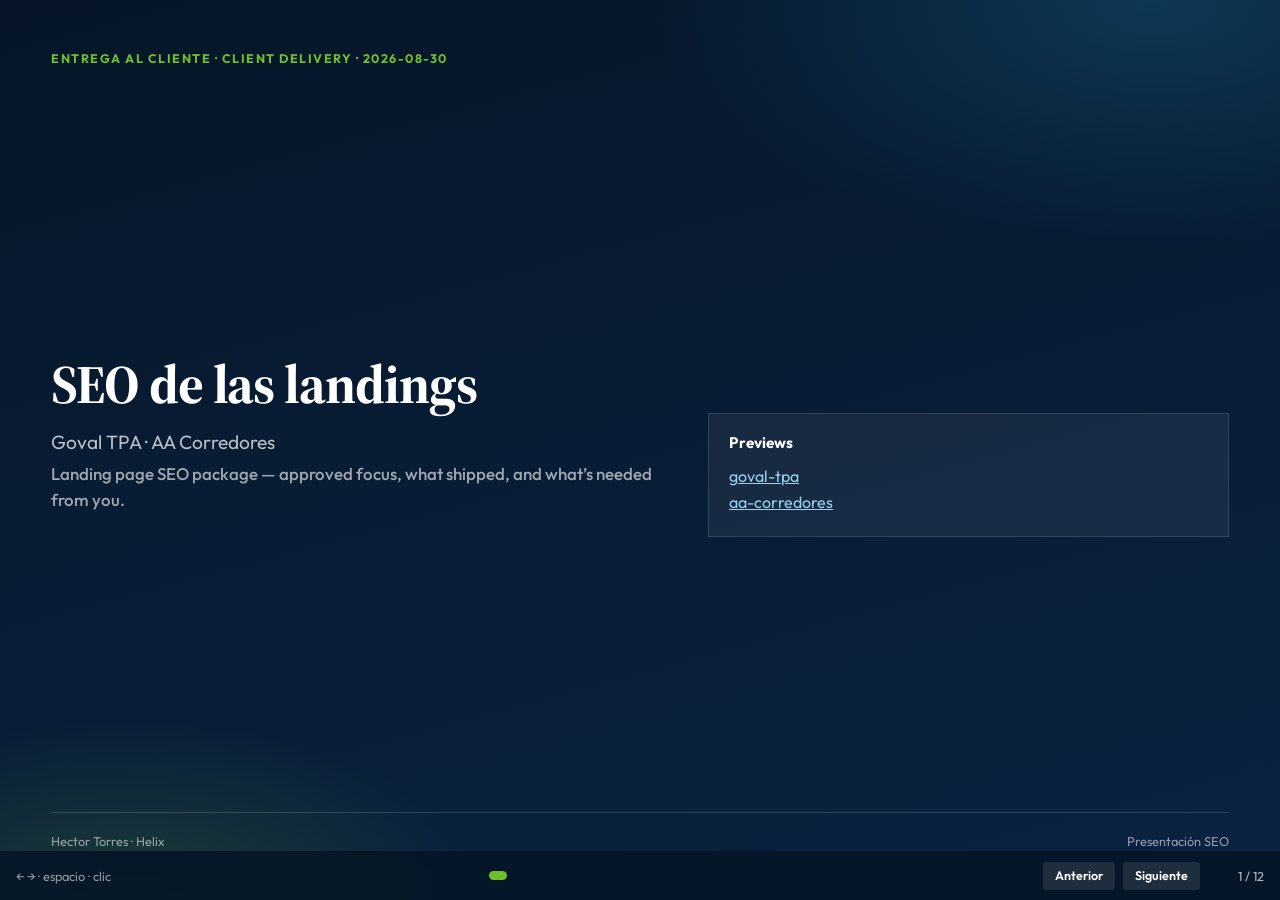
==== CLIENT-DELIVERY-SEO-SLIDES.html @ b5f6774b "Add HTML slide deck for SEO client delivery. Co-authored-by: Cursor <cursoragent@cursor.com>" ====
<!DOCTYPE html>
<html lang="es">
<head>
  <meta charset="UTF-8" />
  <meta name="viewport" content="width=device-width, initial-scale=1" />
  <title>Entrega SEO — Goval TPA · AA Corredores</title>
  <link rel="preconnect" href="https://fonts.googleapis.com" />
  <link rel="preconnect" href="https://fonts.gstatic.com" crossorigin />
  <link href="https://fonts.googleapis.com/css2?family=Outfit:wght@400;500;600;700&family=Source+Serif+4:opsz,wght@8..60,600;8..60,700&display=swap" rel="stylesheet" />
  <style>
    :root {
      --navy: #0a2342;
      --navy-deep: #061628;
      --teal: #1a6f9a;
      --lime: #6fbf2c;
      --fog: #e8eef5;
      --ink: #152033;
      --muted: #5a6a7d;
      --white: #fff;
      --font: "Outfit", system-ui, sans-serif;
      --display: "Source Serif 4", Georgia, serif;
    }

    * { box-sizing: border-box; }
    html, body { margin: 0; height: 100%; }
    body {
      font-family: var(--font);
      color: var(--ink);
      background: var(--navy-deep);
      overflow: hidden;
    }

    .deck {
      height: 100%;
      position: relative;
    }

    .slide {
      position: absolute;
      inset: 0;
      display: none;
      padding: clamp(1.5rem, 4vw, 3.5rem);
      background:
        radial-gradient(1200px 600px at 100% -10%, rgba(26, 111, 154, 0.28), transparent 55%),
        radial-gradient(900px 500px at -10% 110%, rgba(111, 191, 44, 0.12), transparent 50%),
        linear-gradient(160deg, #f4f7fb 0%, #eef3f8 45%, #e4edf5 100%);
      color: var(--ink);
      overflow: auto;
    }
    .slide.is-active { display: flex; flex-direction: column; }
    .slide.dark {
      background:
        radial-gradient(1000px 500px at 90% 0%, rgba(26, 111, 154, 0.35), transparent 50%),
        radial-gradient(800px 400px at 10% 100%, rgba(111, 191, 44, 0.18), transparent 45%),
        linear-gradient(165deg, var(--navy-deep), var(--navy));
      color: var(--white);
    }
    .slide.dark .muted { color: rgba(255,255,255,0.72); }
    .slide.dark .kicker { color: var(--lime); }
    .slide.dark a { color: #9ad0ef; }

    .kicker {
      font-size: 0.78rem;
      font-weight: 700;
      letter-spacing: 0.12em;
      text-transform: uppercase;
      color: var(--teal);
      margin: 0 0 0.75rem;
    }
    h1, h2 {
      font-family: var(--display);
      font-weight: 700;
      line-height: 1.15;
      margin: 0 0 0.75rem;
      letter-spacing: -0.02em;
    }
    h1 { font-size: clamp(2rem, 5vw, 3.4rem); max-width: 18ch; }
    h2 { font-size: clamp(1.55rem, 3.5vw, 2.45rem); }
    .lede {
      font-size: clamp(1rem, 2vw, 1.2rem);
      max-width: 42rem;
      line-height: 1.55;
      margin: 0 0 1.5rem;
    }
    .muted { color: var(--muted); }
    .en {
      display: block;
      font-size: 0.88em;
      font-weight: 500;
      opacity: 0.85;
      margin-top: 0.2rem;
    }

    .grow { flex: 1; display: flex; flex-direction: column; justify-content: center; }
    .footer-meta {
      display: flex;
      justify-content: space-between;
      gap: 1rem;
      align-items: center;
      margin-top: auto;
      padding-top: 1.25rem;
      font-size: 0.8rem;
      color: var(--muted);
      border-top: 1px solid rgba(10, 35, 66, 0.12);
    }
    .slide.dark .footer-meta {
      border-top-color: rgba(255,255,255,0.15);
      color: rgba(255,255,255,0.55);
    }

    .grid-2 {
      display: grid;
      grid-template-columns: repeat(2, minmax(0, 1fr));
      gap: 1.25rem;
    }
    @media (max-width: 800px) {
      .grid-2 { grid-template-columns: 1fr; }
    }

    .panel {
      background: rgba(255,255,255,0.72);
      border: 1px solid rgba(10, 35, 66, 0.1);
      padding: 1.15rem 1.25rem;
    }
    .slide.dark .panel {
      background: rgba(255,255,255,0.06);
      border-color: rgba(255,255,255,0.12);
    }
    .panel h3 {
      margin: 0 0 0.65rem;
      font-size: 1.05rem;
      color: var(--navy);
    }
    .slide.dark .panel h3 { color: #fff; }
    .panel p { margin: 0 0 0.75rem; font-size: 0.95rem; line-height: 1.45; }
    .panel ul {
      margin: 0;
      padding-left: 1.1rem;
      font-size: 0.92rem;
      line-height: 1.55;
    }
    .panel li + li { margin-top: 0.35rem; }

    .tag {
      display: inline-block;
      font-size: 0.72rem;
      font-weight: 700;
      letter-spacing: 0.06em;
      text-transform: uppercase;
      padding: 0.2rem 0.5rem;
      background: var(--navy);
      color: #fff;
      margin-bottom: 0.55rem;
    }
    .tag.aa { background: var(--lime); color: var(--navy); }

    .list-check {
      list-style: none;
      margin: 0;
      padding: 0;
      display: grid;
      gap: 0.65rem;
    }
    .list-check li {
      display: grid;
      grid-template-columns: auto 1fr;
      gap: 0.75rem;
      align-items: start;
      font-size: 1rem;
      line-height: 1.4;
    }
    .list-check li::before {
      content: "";
      width: 0.65rem;
      height: 0.65rem;
      margin-top: 0.4rem;
      background: var(--lime);
      border-radius: 1px;
    }

    table {
      width: 100%;
      border-collapse: collapse;
      font-size: 0.9rem;
    }
    th, td {
      text-align: left;
      padding: 0.55rem 0.65rem;
      border-bottom: 1px solid rgba(10, 35, 66, 0.1);
      vertical-align: top;
    }
    th { font-size: 0.75rem; text-transform: uppercase; letter-spacing: 0.06em; color: var(--muted); }
    .slide.dark th, .slide.dark td { border-bottom-color: rgba(255,255,255,0.12); }
    .slide.dark th { color: rgba(255,255,255,0.55); }

    a { color: var(--teal); }
    .links a { display: block; margin: 0.35rem 0; word-break: break-all; }

    .agenda {
      list-style: none;
      margin: 0;
      padding: 0;
      counter-reset: ag;
      display: grid;
      gap: 0.7rem;
      max-width: 36rem;
    }
    .agenda li {
      counter-increment: ag;
      display: grid;
      grid-template-columns: 2.2rem 1fr;
      gap: 0.75rem;
      align-items: baseline;
      font-size: 1.05rem;
    }
    .agenda li::before {
      content: counter(ag, decimal-leading-zero);
      font-weight: 700;
      color: var(--teal);
      font-variant-numeric: tabular-nums;
    }

    .chrome {
      position: fixed;
      left: 0; right: 0; bottom: 0;
      z-index: 20;
      display: flex;
      align-items: center;
      justify-content: space-between;
      gap: 1rem;
      padding: 0.65rem 1rem;
      background: rgba(6, 22, 40, 0.92);
      color: #fff;
      font-size: 0.8rem;
      backdrop-filter: blur(8px);
    }
    .chrome .dots { display: flex; gap: 0.35rem; flex-wrap: wrap; justify-content: center; }
    .chrome button {
      border: 0;
      background: transparent;
      color: rgba(255,255,255,0.45);
      width: 0.55rem;
      height: 0.55rem;
      padding: 0;
      border-radius: 50%;
      cursor: pointer;
    }
    .chrome button.is-on { background: var(--lime); color: var(--lime); width: 1.1rem; border-radius: 999px; }
    .nav-btns { display: flex; gap: 0.5rem; }
    .nav-btns button {
      width: auto;
      height: auto;
      border-radius: 0.25rem;
      background: rgba(255,255,255,0.1);
      color: #fff;
      padding: 0.4rem 0.75rem;
      font: inherit;
      font-size: 0.78rem;
      font-weight: 600;
      cursor: pointer;
    }
    .nav-btns button:hover { background: rgba(255,255,255,0.2); }
    .hint { opacity: 0.55; }
    .deck { padding-bottom: 3rem; }

    .split-title {
      display: grid;
      grid-template-columns: 1.2fr 1fr;
      gap: 2rem;
      align-items: end;
    }
    @media (max-width: 800px) {
      .split-title { grid-template-columns: 1fr; }
    }

    .note {
      margin-top: 1rem;
      padding: 0.85rem 1rem;
      border-left: 3px solid var(--lime);
      background: rgba(111, 191, 44, 0.1);
      font-size: 0.92rem;
    }
    .slide.dark .note {
      background: rgba(111, 191, 44, 0.12);
      border-left-color: var(--lime);
    }
  </style>
</head>
<body>
  <div class="deck" id="deck" aria-live="polite">

    <!-- 0 -->
    <section class="slide dark is-active" data-slide>
      <p class="kicker">Entrega al cliente · Client delivery · 2026-08-30</p>
      <div class="grow">
        <div class="split-title">
          <div>
            <h1>SEO de las landings</h1>
            <p class="lede muted">
              Goval TPA · AA Corredores
              <span class="en">Landing page SEO package — approved focus, what shipped, and what’s needed from you.</span>
            </p>
          </div>
          <div class="panel">
            <p><strong>Previews</strong></p>
            <div class="links">
              <a href="https://hectortorrese.github.io/goval-tpa/" target="_blank" rel="noopener">goval-tpa</a>
              <a href="https://hectortorrese.github.io/aa-corredores/" target="_blank" rel="noopener">aa-corredores</a>
            </div>
          </div>
        </div>
      </div>
      <div class="footer-meta"><span>Hector Torres · Helix</span><span>Presentación SEO</span></div>
    </section>

    <!-- 1 -->
    <section class="slide" data-slide>
      <p class="kicker">Agenda</p>
      <div class="grow">
        <h2>Qué cubrimos hoy</h2>
        <p class="lede muted">What this deck covers</p>
        <ol class="agenda">
          <li>Enfoque SEO aprobado <span class="en">Approved SEO focus (Goval vs AA)</span></li>
          <li>Qué se implementó en ambas páginas <span class="en">What shipped on both sites</span></li>
          <li><code>robots.txt</code> + <code>sitemap.xml</code> explicados</li>
          <li>URLs, Schema, hosting</li>
          <li>Pendiente del cliente <span class="en">What we need from you</span></li>
        </ol>
      </div>
      <div class="footer-meta"><span>Goval TPA · AA Corredores</span><span></span></div>
    </section>

    <!-- 2 -->
    <section class="slide" data-slide>
      <p class="kicker">1 · Enfoque aprobado</p>
      <div class="grow">
        <h2>Dos marcas, dos temas claros</h2>
        <p class="lede muted">Two brands, two distinct SEO topics — no overlap.</p>
        <div class="grid-2">
          <div class="panel">
            <span class="tag">Goval TPA</span>
            <h3>TPA · asistencia médica y al viajero</h3>
            <p>Third Party Administrator en República Dominicana: emergencias, siniestros, red de prestadores, 24/7.</p>
            <p class="muted"><strong>No priorizamos:</strong> corretaje de seguros general (eso es AA).</p>
          </div>
          <div class="panel">
            <span class="tag aa">AA Corredores</span>
            <h3>Corredora de seguros · Santo Domingo</h3>
            <p>Corretaje y reaseguros: salud/ARS/AFP, viajes, intermediación con aseguradoras, Superintendencia.</p>
            <p class="muted"><strong>No priorizamos:</strong> TPA / gestión operativa de siniestros (eso es Goval).</p>
          </div>
        </div>
      </div>
      <div class="footer-meta"><span>Approved SEO focus</span><span></span></div>
    </section>

    <!-- 3 -->
    <section class="slide" data-slide>
      <p class="kicker">Goval TPA · Keywords</p>
      <div class="grow">
        <h2>Tema central: TPA en RD</h2>
        <table>
          <thead>
            <tr><th>Español</th><th>English</th></tr>
          </thead>
          <tbody>
            <tr><td>Third Party Administrator / TPA República Dominicana</td><td>Third Party Administrator / TPA Dominican Republic</td></tr>
            <tr><td>asistencia médica</td><td>medical assistance</td></tr>
            <tr><td>asistencia al viajero 24/7</td><td>traveler assistance 24/7</td></tr>
            <tr><td>emergencias médicas y siniestros</td><td>medical emergencies and claims</td></tr>
            <tr><td>red de prestadores médicos</td><td>medical provider network</td></tr>
            <tr><td>TPA para aseguradoras</td><td>TPA for insurers</td></tr>
          </tbody>
        </table>
      </div>
      <div class="footer-meta"><span>Goval TPA</span><span></span></div>
    </section>

    <!-- 4 -->
    <section class="slide" data-slide>
      <p class="kicker">AA Corredores · Keywords</p>
      <div class="grow">
        <h2>Tema central: corretaje en RD</h2>
        <table>
          <thead>
            <tr><th>Español</th><th>English</th></tr>
          </thead>
          <tbody>
            <tr><td>corredora de seguros República Dominicana</td><td>insurance brokerage Dominican Republic</td></tr>
            <tr><td>corretaje de seguros y reaseguros</td><td>insurance &amp; reinsurance brokerage</td></tr>
            <tr><td>seguros de salud, ARS, AFP</td><td>health insurance, ARS, AFP</td></tr>
            <tr><td>seguros de viaje</td><td>travel insurance</td></tr>
            <tr><td>Superintendencia de Seguros</td><td>Insurance Superintendency</td></tr>
            <tr><td>intermediación con aseguradoras</td><td>intermediation with insurers</td></tr>
          </tbody>
        </table>
      </div>
      <div class="footer-meta"><span>AA Corredores</span><span></span></div>
    </section>

    <!-- 5 -->
    <section class="slide" data-slide>
      <p class="kicker">2 · Implementado</p>
      <div class="grow">
        <h2>Qué hay en ambas páginas</h2>
        <p class="lede muted">Shipped on both landings · idioma por defecto: español (mercado RD)</p>
        <ul class="list-check">
          <li>Títulos y meta descriptions en ES y EN (cambian con el idioma)</li>
          <li>Open Graph + Twitter cards (compartir en redes / WhatsApp)</li>
          <li><code>canonical</code> + <code>hreflang</code> (<code>?lang=es</code> / <code>?lang=en</code>)</li>
          <li><code>robots.txt</code> + <code>sitemap.xml</code></li>
          <li>Datos estructurados JSON-LD (Schema.org)</li>
          <li>Encabezados H1/H2/H3 alineados a los temas SEO — sin relleno artificial</li>
        </ul>
      </div>
      <div class="footer-meta"><span>What was implemented</span><span></span></div>
    </section>

    <!-- 6 -->
    <section class="slide" data-slide>
      <p class="kicker">2.1 · Para buscadores</p>
      <div class="grow">
        <h2><code>robots.txt</code> + <code>sitemap.xml</code></h2>
        <p class="lede muted">Archivos para Google y otros crawlers — el visitante normal no los ve.</p>
        <div class="grid-2">
          <div class="panel">
            <h3>robots.txt</h3>
            <p><strong>ES:</strong> Instrucciones para crawlers: qué pueden indexar. Aquí: <strong>permitir todo</strong> el sitio y señalar el sitemap.</p>
            <p class="muted"><strong>EN:</strong> Rules for crawlers. Here: allow the whole site and point to the sitemap.</p>
          </div>
          <div class="panel">
            <h3>sitemap.xml</h3>
            <p><strong>ES:</strong> Lista oficial de URLs (home + ES/EN) para encontrarlas más rápido y saber que hay dos idiomas.</p>
            <p class="muted"><strong>EN:</strong> Official URL list so engines find pages faster and know both languages exist.</p>
          </div>
        </div>
        <div class="note">
          Juntos = <strong>permiso + mapa</strong>. No rankean solos; ayudan al descubrimiento.
          Con dominio propio: actualizar URLs en ambos y enviar el sitemap en Search Console.
        </div>
      </div>
      <div class="footer-meta"><span>Permission + map for search bots</span><span></span></div>
    </section>

    <!-- 7 -->
    <section class="slide" data-slide>
      <p class="kicker">Schema.org · JSON-LD</p>
      <div class="grow">
        <h2>Datos estructurados</h2>
        <p class="lede muted">Helps Google understand the business type.</p>
        <table>
          <thead>
            <tr><th>Sitio</th><th>Tipo Schema.org</th></tr>
          </thead>
          <tbody>
            <tr>
              <td>Goval TPA</td>
              <td><code>Organization</code> (+ knowsAbout TPA / medical / travel assistance)</td>
            </tr>
            <tr>
              <td>AA Corredores</td>
              <td><code>InsuranceAgency</code> (+ dirección, teléfono, fundador)</td>
            </tr>
          </tbody>
        </table>
        <div class="note" style="margin-top:1.5rem">
          Ejemplos live:<br />
          <a href="https://hectortorrese.github.io/goval-tpa/robots.txt" target="_blank" rel="noopener">goval-tpa/robots.txt</a>
          ·
          <a href="https://hectortorrese.github.io/goval-tpa/sitemap.xml" target="_blank" rel="noopener">goval-tpa/sitemap.xml</a>
          <span class="en">(misma idea en AA)</span>
        </div>
      </div>
      <div class="footer-meta"><span>Structured data</span><span></span></div>
    </section>

    <!-- 8 -->
    <section class="slide" data-slide>
      <p class="kicker">3 · URLs</p>
      <div class="grow">
        <h2>Previews y repositorios</h2>
        <table>
          <thead>
            <tr><th>Sitio</th><th>Preview</th><th>Repo</th></tr>
          </thead>
          <tbody>
            <tr>
              <td>Goval TPA</td>
              <td><a href="https://hectortorrese.github.io/goval-tpa/" target="_blank" rel="noopener">github.io/goval-tpa</a></td>
              <td><a href="https://github.com/HectorTorresE/goval-tpa" target="_blank" rel="noopener">HectorTorresE/goval-tpa</a></td>
            </tr>
            <tr>
              <td>AA Corredores</td>
              <td><a href="https://hectortorrese.github.io/aa-corredores/" target="_blank" rel="noopener">github.io/aa-corredores</a></td>
              <td><a href="https://github.com/HectorTorresE/aa-corredores" target="_blank" rel="noopener">HectorTorresE/aa-corredores</a></td>
            </tr>
          </tbody>
        </table>
        <div class="note">
          Probar idiomas: agregar <code>?lang=en</code> o <code>?lang=es</code> a la URL.<br />
          Documento escrito: <a href="https://github.com/HectorTorresE/goval-tpa/blob/main/CLIENT-DELIVERY-SEO.md" target="_blank" rel="noopener">CLIENT-DELIVERY-SEO.md</a>
        </div>
      </div>
      <div class="footer-meta"><span>Client URLs</span><span></span></div>
    </section>

    <!-- 9 -->
    <section class="slide" data-slide>
      <p class="kicker">4 · Pendiente del cliente</p>
      <div class="grow">
        <h2>Lo que necesitamos de ustedes</h2>
        <p class="lede muted">Needs from client</p>
        <ul class="list-check">
          <li><strong>Goval:</strong> teléfono, correo y dirección oficiales (hoy hay email provisional).</li>
          <li><strong>Dominios finales</strong> tras aprobación (ej. govaltpa.com, aacorredores.com) — actualizar canonical, sitemap y Schema.</li>
          <li>Confirmar logo vectorial de AA si el SVG actual debe reemplazarse.</li>
          <li>Opcional: Google Search Console + Analytics cuando exista dominio propio.</li>
        </ul>
      </div>
      <div class="footer-meta"><span>Action items</span><span></span></div>
    </section>

    <!-- 10 -->
    <section class="slide" data-slide>
      <p class="kicker">5 · Hosting</p>
      <div class="grow">
        <h2>Dónde vive el sitio</h2>
        <div class="grid-2">
          <div class="panel">
            <h3>Ahora</h3>
            <p>GitHub Pages — gratis, para revisión y preview.</p>
          </div>
          <div class="panel">
            <h3>Largo plazo</h3>
            <p>A acordar tras aprobación: dominio propio + Pages / Cloudflare / Vercel, etc.</p>
          </div>
        </div>
      </div>
      <div class="footer-meta"><span>Hosting</span><span></span></div>
    </section>

    <!-- 11 -->
    <section class="slide dark" data-slide>
      <p class="kicker">Cierre</p>
      <div class="grow">
        <h1>Listo para revisión</h1>
        <p class="lede muted">
          Abrir previews → probar ES/EN → confirmar pendientes → dominio final.
          <span class="en">Open previews → try languages → confirm open items → final domain.</span>
        </p>
        <div class="grid-2">
          <div class="panel">
            <p><strong>Goval TPA</strong></p>
            <a href="https://hectortorrese.github.io/goval-tpa/" target="_blank" rel="noopener">hectortorrese.github.io/goval-tpa</a>
          </div>
          <div class="panel">
            <p><strong>AA Corredores</strong></p>
            <a href="https://hectortorrese.github.io/aa-corredores/" target="_blank" rel="noopener">hectortorrese.github.io/aa-corredores</a>
          </div>
        </div>
      </div>
      <div class="footer-meta"><span>2026-08-30 · CLIENT-DELIVERY-SEO</span><span>Gracias</span></div>
    </section>
  </div>

  <div class="chrome" role="navigation" aria-label="Controles de diapositivas">
    <span class="hint">← → · espacio · clic</span>
    <div class="dots" id="dots"></div>
    <div class="nav-btns">
      <button type="button" id="prev" aria-label="Anterior">Anterior</button>
      <button type="button" id="next" aria-label="Siguiente">Siguiente</button>
      <span id="counter" style="align-self:center;opacity:.7;min-width:3.5rem;text-align:right"></span>
    </div>
  </div>

  <script>
    (function () {
      const slides = Array.from(document.querySelectorAll("[data-slide]"));
      const dots = document.getElementById("dots");
      const counter = document.getElementById("counter");
      let i = 0;

      slides.forEach((_, idx) => {
        const b = document.createElement("button");
        b.type = "button";
        b.setAttribute("aria-label", "Ir a diapositiva " + (idx + 1));
        b.addEventListener("click", () => go(idx));
        dots.appendChild(b);
      });

      function go(n) {
        i = (n + slides.length) % slides.length;
        slides.forEach((s, idx) => s.classList.toggle("is-active", idx === i));
        Array.from(dots.children).forEach((d, idx) => d.classList.toggle("is-on", idx === i));
        counter.textContent = (i + 1) + " / " + slides.length;
        const footers = slides[i].querySelectorAll(".footer-meta span:last-child");
        footers.forEach((el) => { if (!el.textContent || el.textContent.match(/^\d/)) el.textContent = ""; });
      }

      document.getElementById("prev").addEventListener("click", () => go(i - 1));
      document.getElementById("next").addEventListener("click", () => go(i + 1));

      document.addEventListener("keydown", (e) => {
        if (e.key === "ArrowRight" || e.key === " " || e.key === "PageDown") {
          e.preventDefault();
          go(i + 1);
        } else if (e.key === "ArrowLeft" || e.key === "PageUp") {
          e.preventDefault();
          go(i - 1);
        } else if (e.key === "Home") {
          go(0);
        } else if (e.key === "End") {
          go(slides.length - 1);
        }
      });

      go(0);
    })();
  </script>
</body>
</html>
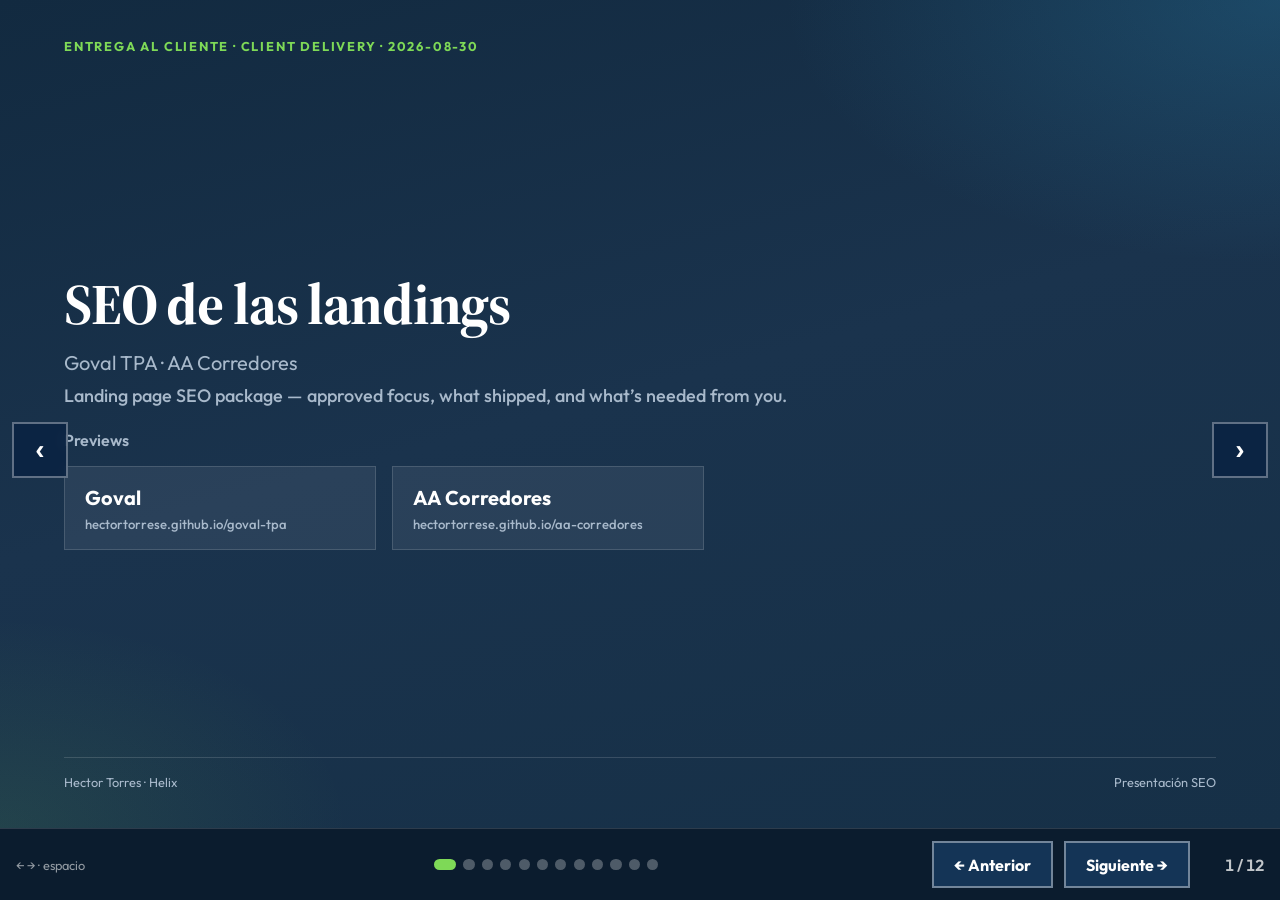
==== commit 2530b06a: "Improve SEO slides: nav, layout, dark theme. Co-authored-by: Cursor <cursoragent@cursor.com>" ====
--- a/CLIENT-DELIVERY-SEO-SLIDES.html
+++ b/CLIENT-DELIVERY-SEO-SLIDES.html
@@ -10,15 +10,17 @@
   <style>
     :root {
       --navy: #0a2342;
-      --navy-deep: #061628;
-      --teal: #1a6f9a;
-      --lime: #6fbf2c;
-      --fog: #e8eef5;
-      --ink: #152033;
-      --muted: #5a6a7d;
-      --white: #fff;
+      --navy-mid: #143456;
+      --teal: #2a8bb8;
+      --lime: #7ed957;
+      --bg: #1a334d;
+      --bg-panel: rgba(255, 255, 255, 0.07);
+      --ink: #f2f6fa;
+      --muted: #a8b9cb;
+      --line: rgba(255, 255, 255, 0.14);
       --font: "Outfit", system-ui, sans-serif;
       --display: "Source Serif 4", Georgia, serif;
+      --chrome-h: 4.5rem;
     }
 
     * { box-sizing: border-box; }
@@ -26,120 +28,114 @@
     body {
       font-family: var(--font);
       color: var(--ink);
-      background: var(--navy-deep);
+      background: var(--bg);
       overflow: hidden;
     }
 
     .deck {
       height: 100%;
       position: relative;
+      padding-bottom: var(--chrome-h);
     }
 
     .slide {
       position: absolute;
       inset: 0;
+      bottom: var(--chrome-h);
       display: none;
-      padding: clamp(1.5rem, 4vw, 3.5rem);
+      padding: clamp(1.25rem, 3vw, 2.5rem) clamp(1.5rem, 5vw, 4rem);
       background:
-        radial-gradient(1200px 600px at 100% -10%, rgba(26, 111, 154, 0.28), transparent 55%),
-        radial-gradient(900px 500px at -10% 110%, rgba(111, 191, 44, 0.12), transparent 50%),
-        linear-gradient(160deg, #f4f7fb 0%, #eef3f8 45%, #e4edf5 100%);
+        radial-gradient(900px 480px at 100% 0%, rgba(42, 139, 184, 0.28), transparent 55%),
+        radial-gradient(700px 420px at 0% 100%, rgba(126, 217, 87, 0.1), transparent 50%),
+        linear-gradient(165deg, #122a40 0%, #1a334d 48%, #163047 100%);
       color: var(--ink);
       overflow: auto;
     }
     .slide.is-active { display: flex; flex-direction: column; }
-    .slide.dark {
-      background:
-        radial-gradient(1000px 500px at 90% 0%, rgba(26, 111, 154, 0.35), transparent 50%),
-        radial-gradient(800px 400px at 10% 100%, rgba(111, 191, 44, 0.18), transparent 45%),
-        linear-gradient(165deg, var(--navy-deep), var(--navy));
-      color: var(--white);
-    }
-    .slide.dark .muted { color: rgba(255,255,255,0.72); }
-    .slide.dark .kicker { color: var(--lime); }
-    .slide.dark a { color: #9ad0ef; }
 
     .kicker {
-      font-size: 0.78rem;
+      font-size: 0.8rem;
       font-weight: 700;
-      letter-spacing: 0.12em;
+      letter-spacing: 0.14em;
       text-transform: uppercase;
-      color: var(--teal);
-      margin: 0 0 0.75rem;
+      color: var(--lime);
+      margin: 0 0 0.65rem;
+      flex-shrink: 0;
     }
     h1, h2 {
       font-family: var(--display);
       font-weight: 700;
       line-height: 1.15;
-      margin: 0 0 0.75rem;
+      margin: 0 0 0.65rem;
       letter-spacing: -0.02em;
-    }
-    h1 { font-size: clamp(2rem, 5vw, 3.4rem); max-width: 18ch; }
-    h2 { font-size: clamp(1.55rem, 3.5vw, 2.45rem); }
+      color: #fff;
+    }
+    h1 { font-size: clamp(2.2rem, 5.5vw, 3.6rem); max-width: 16ch; }
+    h2 { font-size: clamp(1.6rem, 3.6vw, 2.5rem); max-width: none; }
     .lede {
-      font-size: clamp(1rem, 2vw, 1.2rem);
-      max-width: 42rem;
-      line-height: 1.55;
-      margin: 0 0 1.5rem;
+      font-size: clamp(1.05rem, 2vw, 1.25rem);
+      max-width: 48rem;
+      line-height: 1.5;
+      margin: 0 0 1.35rem;
+      color: var(--muted);
     }
     .muted { color: var(--muted); }
     .en {
       display: block;
-      font-size: 0.88em;
+      font-size: 0.9em;
       font-weight: 500;
-      opacity: 0.85;
-      margin-top: 0.2rem;
-    }
-
-    .grow { flex: 1; display: flex; flex-direction: column; justify-content: center; }
+      color: var(--muted);
+      margin-top: 0.25rem;
+      white-space: normal;
+      overflow-wrap: anywhere;
+    }
+
+    .grow {
+      flex: 1;
+      display: flex;
+      flex-direction: column;
+      justify-content: center;
+      min-height: 0;
+      width: 100%;
+      max-width: 1100px;
+    }
+    .grow.wide { max-width: none; }
+
     .footer-meta {
       display: flex;
       justify-content: space-between;
       gap: 1rem;
       align-items: center;
       margin-top: auto;
-      padding-top: 1.25rem;
+      padding-top: 1rem;
       font-size: 0.8rem;
       color: var(--muted);
-      border-top: 1px solid rgba(10, 35, 66, 0.12);
-    }
-    .slide.dark .footer-meta {
-      border-top-color: rgba(255,255,255,0.15);
-      color: rgba(255,255,255,0.55);
+      border-top: 1px solid var(--line);
+      flex-shrink: 0;
     }
 
     .grid-2 {
       display: grid;
       grid-template-columns: repeat(2, minmax(0, 1fr));
       gap: 1.25rem;
+      width: 100%;
     }
     @media (max-width: 800px) {
       .grid-2 { grid-template-columns: 1fr; }
     }
 
     .panel {
-      background: rgba(255,255,255,0.72);
-      border: 1px solid rgba(10, 35, 66, 0.1);
-      padding: 1.15rem 1.25rem;
-    }
-    .slide.dark .panel {
-      background: rgba(255,255,255,0.06);
-      border-color: rgba(255,255,255,0.12);
+      background: var(--bg-panel);
+      border: 1px solid var(--line);
+      padding: 1.25rem 1.4rem;
     }
     .panel h3 {
       margin: 0 0 0.65rem;
-      font-size: 1.05rem;
-      color: var(--navy);
-    }
-    .slide.dark .panel h3 { color: #fff; }
-    .panel p { margin: 0 0 0.75rem; font-size: 0.95rem; line-height: 1.45; }
-    .panel ul {
-      margin: 0;
-      padding-left: 1.1rem;
-      font-size: 0.92rem;
-      line-height: 1.55;
-    }
-    .panel li + li { margin-top: 0.35rem; }
+      font-size: 1.1rem;
+      color: #fff;
+    }
+    .panel p { margin: 0 0 0.75rem; font-size: 1rem; line-height: 1.45; color: var(--ink); }
+    .panel p:last-child { margin-bottom: 0; }
 
     .tag {
       display: inline-block;
@@ -147,8 +143,8 @@
       font-weight: 700;
       letter-spacing: 0.06em;
       text-transform: uppercase;
-      padding: 0.2rem 0.5rem;
-      background: var(--navy);
+      padding: 0.25rem 0.55rem;
+      background: var(--teal);
       color: #fff;
       margin-bottom: 0.55rem;
     }
@@ -159,183 +155,307 @@
       margin: 0;
       padding: 0;
       display: grid;
-      gap: 0.65rem;
+      gap: 0.85rem;
+      max-width: 52rem;
     }
     .list-check li {
-      display: grid;
-      grid-template-columns: auto 1fr;
-      gap: 0.75rem;
-      align-items: start;
-      font-size: 1rem;
+      display: flex;
+      gap: 0.9rem;
+      align-items: flex-start;
+      font-size: clamp(1rem, 1.6vw, 1.15rem);
       line-height: 1.4;
     }
     .list-check li::before {
       content: "";
-      width: 0.65rem;
-      height: 0.65rem;
+      flex: 0 0 0.7rem;
+      width: 0.7rem;
+      height: 0.7rem;
       margin-top: 0.4rem;
       background: var(--lime);
-      border-radius: 1px;
     }
 
     table {
       width: 100%;
       border-collapse: collapse;
-      font-size: 0.9rem;
+      font-size: clamp(0.92rem, 1.4vw, 1.05rem);
     }
     th, td {
       text-align: left;
-      padding: 0.55rem 0.65rem;
-      border-bottom: 1px solid rgba(10, 35, 66, 0.1);
+      padding: 0.7rem 0.8rem;
+      border-bottom: 1px solid var(--line);
       vertical-align: top;
     }
-    th { font-size: 0.75rem; text-transform: uppercase; letter-spacing: 0.06em; color: var(--muted); }
-    .slide.dark th, .slide.dark td { border-bottom-color: rgba(255,255,255,0.12); }
-    .slide.dark th { color: rgba(255,255,255,0.55); }
-
-    a { color: var(--teal); }
-    .links a { display: block; margin: 0.35rem 0; word-break: break-all; }
+    th {
+      font-size: 0.75rem;
+      text-transform: uppercase;
+      letter-spacing: 0.06em;
+      color: var(--muted);
+    }
+
+    a { color: #8ec8e8; }
+    a:hover { color: #fff; }
+
+    .preview-links {
+      display: grid;
+      grid-template-columns: repeat(2, minmax(0, 1fr));
+      gap: 1rem;
+      width: 100%;
+      max-width: 640px;
+      margin-top: 0.5rem;
+    }
+    .preview-links a {
+      display: block;
+      padding: 1.1rem 1.25rem;
+      background: var(--bg-panel);
+      border: 1px solid var(--line);
+      color: #fff;
+      font-size: 1.25rem;
+      font-weight: 700;
+      text-decoration: none;
+      transition: border-color 0.15s ease, background 0.15s ease;
+    }
+    .preview-links a:hover {
+      border-color: var(--lime);
+      background: rgba(126, 217, 87, 0.1);
+    }
+    .preview-links a span {
+      display: block;
+      margin-top: 0.35rem;
+      font-size: 0.82rem;
+      font-weight: 500;
+      color: var(--muted);
+    }
 
     .agenda {
       list-style: none;
       margin: 0;
       padding: 0;
+      display: grid;
+      grid-template-columns: repeat(2, minmax(0, 1fr));
+      gap: 0.85rem 1.5rem;
+      width: 100%;
+      max-width: 960px;
       counter-reset: ag;
-      display: grid;
-      gap: 0.7rem;
-      max-width: 36rem;
+    }
+    @media (max-width: 800px) {
+      .agenda { grid-template-columns: 1fr; }
     }
     .agenda li {
       counter-increment: ag;
-      display: grid;
-      grid-template-columns: 2.2rem 1fr;
-      gap: 0.75rem;
-      align-items: baseline;
-      font-size: 1.05rem;
-    }
-    .agenda li::before {
-      content: counter(ag, decimal-leading-zero);
+      display: flex;
+      gap: 0.9rem;
+      align-items: flex-start;
+      font-size: clamp(1.05rem, 1.7vw, 1.2rem);
+      line-height: 1.35;
+      padding: 1rem 1.1rem;
+      background: var(--bg-panel);
+      border: 1px solid var(--line);
+    }
+    .agenda .num {
+      flex: 0 0 auto;
       font-weight: 700;
       color: var(--teal);
       font-variant-numeric: tabular-nums;
-    }
+      font-size: 0.95em;
+      padding-top: 0.1rem;
+    }
+    .agenda .body { flex: 1; min-width: 0; }
+    .agenda .body strong { font-weight: 600; color: #fff; }
+
+    .note {
+      margin-top: 1.15rem;
+      padding: 0.95rem 1.1rem;
+      border-left: 3px solid var(--lime);
+      background: rgba(126, 217, 87, 0.1);
+      font-size: 0.98rem;
+      line-height: 1.45;
+      max-width: 52rem;
+    }
+
+    /* Big side nav */
+    .side-nav {
+      position: fixed;
+      top: 50%;
+      transform: translateY(-50%);
+      z-index: 30;
+      width: 3.5rem;
+      height: 3.5rem;
+      border: 2px solid rgba(255, 255, 255, 0.35);
+      background: rgba(10, 35, 66, 0.85);
+      color: #fff;
+      font-size: 1.75rem;
+      font-weight: 700;
+      line-height: 1;
+      cursor: pointer;
+      display: flex;
+      align-items: center;
+      justify-content: center;
+      backdrop-filter: blur(6px);
+    }
+    .side-nav:hover {
+      background: var(--lime);
+      color: var(--navy);
+      border-color: var(--lime);
+    }
+    .side-nav.prev { left: 0.75rem; }
+    .side-nav.next { right: 0.75rem; }
 
     .chrome {
       position: fixed;
       left: 0; right: 0; bottom: 0;
+      height: var(--chrome-h);
       z-index: 20;
       display: flex;
       align-items: center;
       justify-content: space-between;
       gap: 1rem;
-      padding: 0.65rem 1rem;
-      background: rgba(6, 22, 40, 0.92);
+      padding: 0 1rem 0 1rem;
+      background: #0b1c2e;
       color: #fff;
+      border-top: 1px solid var(--line);
+    }
+    .chrome .hint {
+      opacity: 0.55;
       font-size: 0.8rem;
-      backdrop-filter: blur(8px);
-    }
-    .chrome .dots { display: flex; gap: 0.35rem; flex-wrap: wrap; justify-content: center; }
-    .chrome button {
+      min-width: 9rem;
+    }
+    .chrome .dots {
+      display: flex;
+      gap: 0.45rem;
+      flex-wrap: wrap;
+      justify-content: center;
+      flex: 1;
+    }
+    .chrome .dots button {
       border: 0;
-      background: transparent;
-      color: rgba(255,255,255,0.45);
-      width: 0.55rem;
-      height: 0.55rem;
+      background: rgba(255, 255, 255, 0.28);
+      width: 0.7rem;
+      height: 0.7rem;
       padding: 0;
       border-radius: 50%;
       cursor: pointer;
     }
-    .chrome button.is-on { background: var(--lime); color: var(--lime); width: 1.1rem; border-radius: 999px; }
-    .nav-btns { display: flex; gap: 0.5rem; }
-    .nav-btns button {
-      width: auto;
-      height: auto;
-      border-radius: 0.25rem;
-      background: rgba(255,255,255,0.1);
+    .chrome .dots button.is-on {
+      background: var(--lime);
+      width: 1.4rem;
+      border-radius: 999px;
+    }
+    .nav-btns {
+      display: flex;
+      gap: 0.65rem;
+      align-items: center;
+    }
+    .nav-btns .go {
+      border: 2px solid rgba(255, 255, 255, 0.4);
+      background: #143456;
       color: #fff;
-      padding: 0.4rem 0.75rem;
+      padding: 0.7rem 1.25rem;
       font: inherit;
-      font-size: 0.78rem;
+      font-size: 1rem;
+      font-weight: 700;
+      cursor: pointer;
+      min-width: 7.5rem;
+    }
+    .nav-btns .go:hover {
+      background: var(--lime);
+      color: var(--navy);
+      border-color: var(--lime);
+    }
+    #counter {
+      min-width: 4rem;
+      text-align: right;
+      opacity: 0.75;
       font-weight: 600;
-      cursor: pointer;
-    }
-    .nav-btns button:hover { background: rgba(255,255,255,0.2); }
-    .hint { opacity: 0.55; }
-    .deck { padding-bottom: 3rem; }
-
-    .split-title {
-      display: grid;
-      grid-template-columns: 1.2fr 1fr;
-      gap: 2rem;
-      align-items: end;
-    }
-    @media (max-width: 800px) {
-      .split-title { grid-template-columns: 1fr; }
-    }
-
-    .note {
-      margin-top: 1rem;
-      padding: 0.85rem 1rem;
-      border-left: 3px solid var(--lime);
-      background: rgba(111, 191, 44, 0.1);
-      font-size: 0.92rem;
-    }
-    .slide.dark .note {
-      background: rgba(111, 191, 44, 0.12);
-      border-left-color: var(--lime);
+      font-variant-numeric: tabular-nums;
+    }
+
+    @media (max-width: 700px) {
+      .side-nav { display: none; }
+      .chrome .hint { display: none; }
+      .nav-btns .go { min-width: 0; padding: 0.65rem 0.9rem; }
     }
   </style>
 </head>
 <body>
+  <button type="button" class="side-nav prev" id="sidePrev" aria-label="Anterior">‹</button>
+  <button type="button" class="side-nav next" id="sideNext" aria-label="Siguiente">›</button>
+
   <div class="deck" id="deck" aria-live="polite">
 
-    <!-- 0 -->
-    <section class="slide dark is-active" data-slide>
+    <section class="slide is-active" data-slide>
       <p class="kicker">Entrega al cliente · Client delivery · 2026-08-30</p>
-      <div class="grow">
-        <div class="split-title">
-          <div>
-            <h1>SEO de las landings</h1>
-            <p class="lede muted">
-              Goval TPA · AA Corredores
-              <span class="en">Landing page SEO package — approved focus, what shipped, and what’s needed from you.</span>
-            </p>
-          </div>
-          <div class="panel">
-            <p><strong>Previews</strong></p>
-            <div class="links">
-              <a href="https://hectortorrese.github.io/goval-tpa/" target="_blank" rel="noopener">goval-tpa</a>
-              <a href="https://hectortorrese.github.io/aa-corredores/" target="_blank" rel="noopener">aa-corredores</a>
+      <div class="grow wide">
+        <h1>SEO de las landings</h1>
+        <p class="lede">
+          Goval TPA · AA Corredores
+          <span class="en">Landing page SEO package — approved focus, what shipped, and what’s needed from you.</span>
+        </p>
+        <p class="muted" style="margin:0 0 0.5rem;font-weight:600">Previews</p>
+        <div class="preview-links">
+          <a href="https://hectortorrese.github.io/goval-tpa/" target="_blank" rel="noopener">
+            Goval
+            <span>hectortorrese.github.io/goval-tpa</span>
+          </a>
+          <a href="https://hectortorrese.github.io/aa-corredores/" target="_blank" rel="noopener">
+            AA Corredores
+            <span>hectortorrese.github.io/aa-corredores</span>
+          </a>
+        </div>
+      </div>
+      <div class="footer-meta"><span>Hector Torres · Helix</span><span>Presentación SEO</span></div>
+    </section>
+
+    <section class="slide" data-slide>
+      <p class="kicker">Agenda</p>
+      <div class="grow wide">
+        <h2>Qué cubrimos hoy</h2>
+        <p class="lede">What this deck covers</p>
+        <ol class="agenda">
+          <li>
+            <span class="num">01</span>
+            <div class="body">
+              <strong>Enfoque SEO aprobado</strong>
+              <span class="en">Approved SEO focus (Goval vs AA)</span>
             </div>
-          </div>
-        </div>
-      </div>
-      <div class="footer-meta"><span>Hector Torres · Helix</span><span>Presentación SEO</span></div>
-    </section>
-
-    <!-- 1 -->
-    <section class="slide" data-slide>
-      <p class="kicker">Agenda</p>
-      <div class="grow">
-        <h2>Qué cubrimos hoy</h2>
-        <p class="lede muted">What this deck covers</p>
-        <ol class="agenda">
-          <li>Enfoque SEO aprobado <span class="en">Approved SEO focus (Goval vs AA)</span></li>
-          <li>Qué se implementó en ambas páginas <span class="en">What shipped on both sites</span></li>
-          <li><code>robots.txt</code> + <code>sitemap.xml</code> explicados</li>
-          <li>URLs, Schema, hosting</li>
-          <li>Pendiente del cliente <span class="en">What we need from you</span></li>
+          </li>
+          <li>
+            <span class="num">02</span>
+            <div class="body">
+              <strong>Qué se implementó en ambas páginas</strong>
+              <span class="en">What shipped on both sites</span>
+            </div>
+          </li>
+          <li>
+            <span class="num">03</span>
+            <div class="body">
+              <strong><code>robots.txt</code> + <code>sitemap.xml</code></strong>
+              <span class="en">Explained for search engines</span>
+            </div>
+          </li>
+          <li>
+            <span class="num">04</span>
+            <div class="body">
+              <strong>URLs, Schema, hosting</strong>
+              <span class="en">Links, structured data, where it lives</span>
+            </div>
+          </li>
+          <li>
+            <span class="num">05</span>
+            <div class="body">
+              <strong>Pendiente del cliente</strong>
+              <span class="en">What we need from you</span>
+            </div>
+          </li>
         </ol>
       </div>
       <div class="footer-meta"><span>Goval TPA · AA Corredores</span><span></span></div>
     </section>
 
-    <!-- 2 -->
     <section class="slide" data-slide>
       <p class="kicker">1 · Enfoque aprobado</p>
-      <div class="grow">
+      <div class="grow wide">
         <h2>Dos marcas, dos temas claros</h2>
-        <p class="lede muted">Two brands, two distinct SEO topics — no overlap.</p>
+        <p class="lede">Two brands, two distinct SEO topics — no overlap.</p>
         <div class="grid-2">
           <div class="panel">
             <span class="tag">Goval TPA</span>
@@ -354,10 +474,9 @@
       <div class="footer-meta"><span>Approved SEO focus</span><span></span></div>
     </section>
 
-    <!-- 3 -->
     <section class="slide" data-slide>
       <p class="kicker">Goval TPA · Keywords</p>
-      <div class="grow">
+      <div class="grow wide">
         <h2>Tema central: TPA en RD</h2>
         <table>
           <thead>
@@ -376,10 +495,9 @@
       <div class="footer-meta"><span>Goval TPA</span><span></span></div>
     </section>
 
-    <!-- 4 -->
     <section class="slide" data-slide>
       <p class="kicker">AA Corredores · Keywords</p>
-      <div class="grow">
+      <div class="grow wide">
         <h2>Tema central: corretaje en RD</h2>
         <table>
           <thead>
@@ -398,12 +516,11 @@
       <div class="footer-meta"><span>AA Corredores</span><span></span></div>
     </section>
 
-    <!-- 5 -->
     <section class="slide" data-slide>
       <p class="kicker">2 · Implementado</p>
-      <div class="grow">
+      <div class="grow wide">
         <h2>Qué hay en ambas páginas</h2>
-        <p class="lede muted">Shipped on both landings · idioma por defecto: español (mercado RD)</p>
+        <p class="lede">Shipped on both landings · idioma por defecto: español (mercado RD)</p>
         <ul class="list-check">
           <li>Títulos y meta descriptions en ES y EN (cambian con el idioma)</li>
           <li>Open Graph + Twitter cards (compartir en redes / WhatsApp)</li>
@@ -416,12 +533,11 @@
       <div class="footer-meta"><span>What was implemented</span><span></span></div>
     </section>
 
-    <!-- 6 -->
     <section class="slide" data-slide>
       <p class="kicker">2.1 · Para buscadores</p>
-      <div class="grow">
+      <div class="grow wide">
         <h2><code>robots.txt</code> + <code>sitemap.xml</code></h2>
-        <p class="lede muted">Archivos para Google y otros crawlers — el visitante normal no los ve.</p>
+        <p class="lede">Archivos para Google y otros crawlers — el visitante normal no los ve.</p>
         <div class="grid-2">
           <div class="panel">
             <h3>robots.txt</h3>
@@ -442,12 +558,11 @@
       <div class="footer-meta"><span>Permission + map for search bots</span><span></span></div>
     </section>
 
-    <!-- 7 -->
     <section class="slide" data-slide>
       <p class="kicker">Schema.org · JSON-LD</p>
-      <div class="grow">
+      <div class="grow wide">
         <h2>Datos estructurados</h2>
-        <p class="lede muted">Helps Google understand the business type.</p>
+        <p class="lede">Helps Google understand the business type.</p>
         <table>
           <thead>
             <tr><th>Sitio</th><th>Tipo Schema.org</th></tr>
@@ -463,8 +578,8 @@
             </tr>
           </tbody>
         </table>
-        <div class="note" style="margin-top:1.5rem">
-          Ejemplos live:<br />
+        <div class="note">
+          Ejemplos live:
           <a href="https://hectortorrese.github.io/goval-tpa/robots.txt" target="_blank" rel="noopener">goval-tpa/robots.txt</a>
           ·
           <a href="https://hectortorrese.github.io/goval-tpa/sitemap.xml" target="_blank" rel="noopener">goval-tpa/sitemap.xml</a>
@@ -474,10 +589,9 @@
       <div class="footer-meta"><span>Structured data</span><span></span></div>
     </section>
 
-    <!-- 8 -->
     <section class="slide" data-slide>
       <p class="kicker">3 · URLs</p>
-      <div class="grow">
+      <div class="grow wide">
         <h2>Previews y repositorios</h2>
         <table>
           <thead>
@@ -485,7 +599,7 @@
           </thead>
           <tbody>
             <tr>
-              <td>Goval TPA</td>
+              <td>Goval</td>
               <td><a href="https://hectortorrese.github.io/goval-tpa/" target="_blank" rel="noopener">github.io/goval-tpa</a></td>
               <td><a href="https://github.com/HectorTorresE/goval-tpa" target="_blank" rel="noopener">HectorTorresE/goval-tpa</a></td>
             </tr>
@@ -504,12 +618,11 @@
       <div class="footer-meta"><span>Client URLs</span><span></span></div>
     </section>
 
-    <!-- 9 -->
     <section class="slide" data-slide>
       <p class="kicker">4 · Pendiente del cliente</p>
-      <div class="grow">
+      <div class="grow wide">
         <h2>Lo que necesitamos de ustedes</h2>
-        <p class="lede muted">Needs from client</p>
+        <p class="lede">Needs from client</p>
         <ul class="list-check">
           <li><strong>Goval:</strong> teléfono, correo y dirección oficiales (hoy hay email provisional).</li>
           <li><strong>Dominios finales</strong> tras aprobación (ej. govaltpa.com, aacorredores.com) — actualizar canonical, sitemap y Schema.</li>
@@ -520,10 +633,9 @@
       <div class="footer-meta"><span>Action items</span><span></span></div>
     </section>
 
-    <!-- 10 -->
     <section class="slide" data-slide>
       <p class="kicker">5 · Hosting</p>
-      <div class="grow">
+      <div class="grow wide">
         <h2>Dónde vive el sitio</h2>
         <div class="grid-2">
           <div class="panel">
@@ -539,24 +651,23 @@
       <div class="footer-meta"><span>Hosting</span><span></span></div>
     </section>
 
-    <!-- 11 -->
-    <section class="slide dark" data-slide>
+    <section class="slide" data-slide>
       <p class="kicker">Cierre</p>
-      <div class="grow">
+      <div class="grow wide">
         <h1>Listo para revisión</h1>
-        <p class="lede muted">
+        <p class="lede">
           Abrir previews → probar ES/EN → confirmar pendientes → dominio final.
           <span class="en">Open previews → try languages → confirm open items → final domain.</span>
         </p>
-        <div class="grid-2">
-          <div class="panel">
-            <p><strong>Goval TPA</strong></p>
-            <a href="https://hectortorrese.github.io/goval-tpa/" target="_blank" rel="noopener">hectortorrese.github.io/goval-tpa</a>
-          </div>
-          <div class="panel">
-            <p><strong>AA Corredores</strong></p>
-            <a href="https://hectortorrese.github.io/aa-corredores/" target="_blank" rel="noopener">hectortorrese.github.io/aa-corredores</a>
-          </div>
+        <div class="preview-links">
+          <a href="https://hectortorrese.github.io/goval-tpa/" target="_blank" rel="noopener">
+            Goval
+            <span>Abrir preview</span>
+          </a>
+          <a href="https://hectortorrese.github.io/aa-corredores/" target="_blank" rel="noopener">
+            AA Corredores
+            <span>Abrir preview</span>
+          </a>
         </div>
       </div>
       <div class="footer-meta"><span>2026-08-30 · CLIENT-DELIVERY-SEO</span><span>Gracias</span></div>
@@ -564,12 +675,12 @@
   </div>
 
   <div class="chrome" role="navigation" aria-label="Controles de diapositivas">
-    <span class="hint">← → · espacio · clic</span>
+    <span class="hint">← → · espacio</span>
     <div class="dots" id="dots"></div>
     <div class="nav-btns">
-      <button type="button" id="prev" aria-label="Anterior">Anterior</button>
-      <button type="button" id="next" aria-label="Siguiente">Siguiente</button>
-      <span id="counter" style="align-self:center;opacity:.7;min-width:3.5rem;text-align:right"></span>
+      <button type="button" class="go" id="prev">← Anterior</button>
+      <button type="button" class="go" id="next">Siguiente →</button>
+      <span id="counter"></span>
     </div>
   </div>
 
@@ -593,12 +704,15 @@
         slides.forEach((s, idx) => s.classList.toggle("is-active", idx === i));
         Array.from(dots.children).forEach((d, idx) => d.classList.toggle("is-on", idx === i));
         counter.textContent = (i + 1) + " / " + slides.length;
-        const footers = slides[i].querySelectorAll(".footer-meta span:last-child");
-        footers.forEach((el) => { if (!el.textContent || el.textContent.match(/^\d/)) el.textContent = ""; });
       }
 
-      document.getElementById("prev").addEventListener("click", () => go(i - 1));
-      document.getElementById("next").addEventListener("click", () => go(i + 1));
+      function bind(id, fn) {
+        document.getElementById(id).addEventListener("click", fn);
+      }
+      bind("prev", () => go(i - 1));
+      bind("next", () => go(i + 1));
+      bind("sidePrev", () => go(i - 1));
+      bind("sideNext", () => go(i + 1));
 
       document.addEventListener("keydown", (e) => {
         if (e.key === "ArrowRight" || e.key === " " || e.key === "PageDown") {
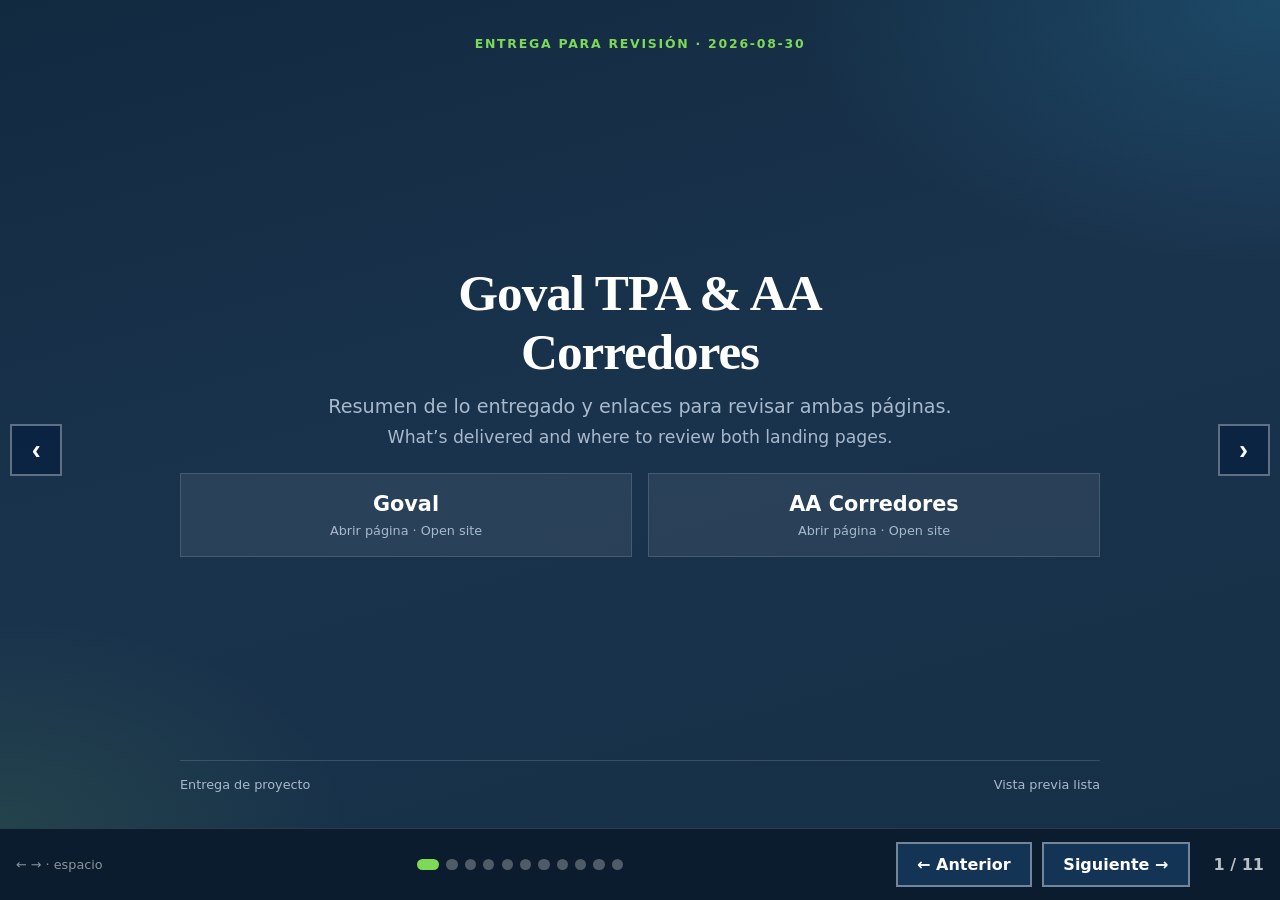
==== commit 511a4a34: "Reframe slides as full client delivery walkthrough. Co-authored-by: Cursor <cursoragent@cursor.com>" ====
--- a/CLIENT-DELIVERY-SEO-SLIDES.html
+++ b/CLIENT-DELIVERY-SEO-SLIDES.html
@@ -2,734 +2,11 @@
 <html lang="es">
 <head>
   <meta charset="UTF-8" />
-  <meta name="viewport" content="width=device-width, initial-scale=1" />
-  <title>Entrega SEO — Goval TPA · AA Corredores</title>
-  <link rel="preconnect" href="https://fonts.googleapis.com" />
-  <link rel="preconnect" href="https://fonts.gstatic.com" crossorigin />
-  <link href="https://fonts.googleapis.com/css2?family=Outfit:wght@400;500;600;700&family=Source+Serif+4:opsz,wght@8..60,600;8..60,700&display=swap" rel="stylesheet" />
-  <style>
-    :root {
-      --navy: #0a2342;
-      --navy-mid: #143456;
-      --teal: #2a8bb8;
-      --lime: #7ed957;
-      --bg: #1a334d;
-      --bg-panel: rgba(255, 255, 255, 0.07);
-      --ink: #f2f6fa;
-      --muted: #a8b9cb;
-      --line: rgba(255, 255, 255, 0.14);
-      --font: "Outfit", system-ui, sans-serif;
-      --display: "Source Serif 4", Georgia, serif;
-      --chrome-h: 4.5rem;
-    }
-
-    * { box-sizing: border-box; }
-    html, body { margin: 0; height: 100%; }
-    body {
-      font-family: var(--font);
-      color: var(--ink);
-      background: var(--bg);
-      overflow: hidden;
-    }
-
-    .deck {
-      height: 100%;
-      position: relative;
-      padding-bottom: var(--chrome-h);
-    }
-
-    .slide {
-      position: absolute;
-      inset: 0;
-      bottom: var(--chrome-h);
-      display: none;
-      padding: clamp(1.25rem, 3vw, 2.5rem) clamp(1.5rem, 5vw, 4rem);
-      background:
-        radial-gradient(900px 480px at 100% 0%, rgba(42, 139, 184, 0.28), transparent 55%),
-        radial-gradient(700px 420px at 0% 100%, rgba(126, 217, 87, 0.1), transparent 50%),
-        linear-gradient(165deg, #122a40 0%, #1a334d 48%, #163047 100%);
-      color: var(--ink);
-      overflow: auto;
-    }
-    .slide.is-active { display: flex; flex-direction: column; }
-
-    .kicker {
-      font-size: 0.8rem;
-      font-weight: 700;
-      letter-spacing: 0.14em;
-      text-transform: uppercase;
-      color: var(--lime);
-      margin: 0 0 0.65rem;
-      flex-shrink: 0;
-    }
-    h1, h2 {
-      font-family: var(--display);
-      font-weight: 700;
-      line-height: 1.15;
-      margin: 0 0 0.65rem;
-      letter-spacing: -0.02em;
-      color: #fff;
-    }
-    h1 { font-size: clamp(2.2rem, 5.5vw, 3.6rem); max-width: 16ch; }
-    h2 { font-size: clamp(1.6rem, 3.6vw, 2.5rem); max-width: none; }
-    .lede {
-      font-size: clamp(1.05rem, 2vw, 1.25rem);
-      max-width: 48rem;
-      line-height: 1.5;
-      margin: 0 0 1.35rem;
-      color: var(--muted);
-    }
-    .muted { color: var(--muted); }
-    .en {
-      display: block;
-      font-size: 0.9em;
-      font-weight: 500;
-      color: var(--muted);
-      margin-top: 0.25rem;
-      white-space: normal;
-      overflow-wrap: anywhere;
-    }
-
-    .grow {
-      flex: 1;
-      display: flex;
-      flex-direction: column;
-      justify-content: center;
-      min-height: 0;
-      width: 100%;
-      max-width: 1100px;
-    }
-    .grow.wide { max-width: none; }
-
-    .footer-meta {
-      display: flex;
-      justify-content: space-between;
-      gap: 1rem;
-      align-items: center;
-      margin-top: auto;
-      padding-top: 1rem;
-      font-size: 0.8rem;
-      color: var(--muted);
-      border-top: 1px solid var(--line);
-      flex-shrink: 0;
-    }
-
-    .grid-2 {
-      display: grid;
-      grid-template-columns: repeat(2, minmax(0, 1fr));
-      gap: 1.25rem;
-      width: 100%;
-    }
-    @media (max-width: 800px) {
-      .grid-2 { grid-template-columns: 1fr; }
-    }
-
-    .panel {
-      background: var(--bg-panel);
-      border: 1px solid var(--line);
-      padding: 1.25rem 1.4rem;
-    }
-    .panel h3 {
-      margin: 0 0 0.65rem;
-      font-size: 1.1rem;
-      color: #fff;
-    }
-    .panel p { margin: 0 0 0.75rem; font-size: 1rem; line-height: 1.45; color: var(--ink); }
-    .panel p:last-child { margin-bottom: 0; }
-
-    .tag {
-      display: inline-block;
-      font-size: 0.72rem;
-      font-weight: 700;
-      letter-spacing: 0.06em;
-      text-transform: uppercase;
-      padding: 0.25rem 0.55rem;
-      background: var(--teal);
-      color: #fff;
-      margin-bottom: 0.55rem;
-    }
-    .tag.aa { background: var(--lime); color: var(--navy); }
-
-    .list-check {
-      list-style: none;
-      margin: 0;
-      padding: 0;
-      display: grid;
-      gap: 0.85rem;
-      max-width: 52rem;
-    }
-    .list-check li {
-      display: flex;
-      gap: 0.9rem;
-      align-items: flex-start;
-      font-size: clamp(1rem, 1.6vw, 1.15rem);
-      line-height: 1.4;
-    }
-    .list-check li::before {
-      content: "";
-      flex: 0 0 0.7rem;
-      width: 0.7rem;
-      height: 0.7rem;
-      margin-top: 0.4rem;
-      background: var(--lime);
-    }
-
-    table {
-      width: 100%;
-      border-collapse: collapse;
-      font-size: clamp(0.92rem, 1.4vw, 1.05rem);
-    }
-    th, td {
-      text-align: left;
-      padding: 0.7rem 0.8rem;
-      border-bottom: 1px solid var(--line);
-      vertical-align: top;
-    }
-    th {
-      font-size: 0.75rem;
-      text-transform: uppercase;
-      letter-spacing: 0.06em;
-      color: var(--muted);
-    }
-
-    a { color: #8ec8e8; }
-    a:hover { color: #fff; }
-
-    .preview-links {
-      display: grid;
-      grid-template-columns: repeat(2, minmax(0, 1fr));
-      gap: 1rem;
-      width: 100%;
-      max-width: 640px;
-      margin-top: 0.5rem;
-    }
-    .preview-links a {
-      display: block;
-      padding: 1.1rem 1.25rem;
-      background: var(--bg-panel);
-      border: 1px solid var(--line);
-      color: #fff;
-      font-size: 1.25rem;
-      font-weight: 700;
-      text-decoration: none;
-      transition: border-color 0.15s ease, background 0.15s ease;
-    }
-    .preview-links a:hover {
-      border-color: var(--lime);
-      background: rgba(126, 217, 87, 0.1);
-    }
-    .preview-links a span {
-      display: block;
-      margin-top: 0.35rem;
-      font-size: 0.82rem;
-      font-weight: 500;
-      color: var(--muted);
-    }
-
-    .agenda {
-      list-style: none;
-      margin: 0;
-      padding: 0;
-      display: grid;
-      grid-template-columns: repeat(2, minmax(0, 1fr));
-      gap: 0.85rem 1.5rem;
-      width: 100%;
-      max-width: 960px;
-      counter-reset: ag;
-    }
-    @media (max-width: 800px) {
-      .agenda { grid-template-columns: 1fr; }
-    }
-    .agenda li {
-      counter-increment: ag;
-      display: flex;
-      gap: 0.9rem;
-      align-items: flex-start;
-      font-size: clamp(1.05rem, 1.7vw, 1.2rem);
-      line-height: 1.35;
-      padding: 1rem 1.1rem;
-      background: var(--bg-panel);
-      border: 1px solid var(--line);
-    }
-    .agenda .num {
-      flex: 0 0 auto;
-      font-weight: 700;
-      color: var(--teal);
-      font-variant-numeric: tabular-nums;
-      font-size: 0.95em;
-      padding-top: 0.1rem;
-    }
-    .agenda .body { flex: 1; min-width: 0; }
-    .agenda .body strong { font-weight: 600; color: #fff; }
-
-    .note {
-      margin-top: 1.15rem;
-      padding: 0.95rem 1.1rem;
-      border-left: 3px solid var(--lime);
-      background: rgba(126, 217, 87, 0.1);
-      font-size: 0.98rem;
-      line-height: 1.45;
-      max-width: 52rem;
-    }
-
-    /* Big side nav */
-    .side-nav {
-      position: fixed;
-      top: 50%;
-      transform: translateY(-50%);
-      z-index: 30;
-      width: 3.5rem;
-      height: 3.5rem;
-      border: 2px solid rgba(255, 255, 255, 0.35);
-      background: rgba(10, 35, 66, 0.85);
-      color: #fff;
-      font-size: 1.75rem;
-      font-weight: 700;
-      line-height: 1;
-      cursor: pointer;
-      display: flex;
-      align-items: center;
-      justify-content: center;
-      backdrop-filter: blur(6px);
-    }
-    .side-nav:hover {
-      background: var(--lime);
-      color: var(--navy);
-      border-color: var(--lime);
-    }
-    .side-nav.prev { left: 0.75rem; }
-    .side-nav.next { right: 0.75rem; }
-
-    .chrome {
-      position: fixed;
-      left: 0; right: 0; bottom: 0;
-      height: var(--chrome-h);
-      z-index: 20;
-      display: flex;
-      align-items: center;
-      justify-content: space-between;
-      gap: 1rem;
-      padding: 0 1rem 0 1rem;
-      background: #0b1c2e;
-      color: #fff;
-      border-top: 1px solid var(--line);
-    }
-    .chrome .hint {
-      opacity: 0.55;
-      font-size: 0.8rem;
-      min-width: 9rem;
-    }
-    .chrome .dots {
-      display: flex;
-      gap: 0.45rem;
-      flex-wrap: wrap;
-      justify-content: center;
-      flex: 1;
-    }
-    .chrome .dots button {
-      border: 0;
-      background: rgba(255, 255, 255, 0.28);
-      width: 0.7rem;
-      height: 0.7rem;
-      padding: 0;
-      border-radius: 50%;
-      cursor: pointer;
-    }
-    .chrome .dots button.is-on {
-      background: var(--lime);
-      width: 1.4rem;
-      border-radius: 999px;
-    }
-    .nav-btns {
-      display: flex;
-      gap: 0.65rem;
-      align-items: center;
-    }
-    .nav-btns .go {
-      border: 2px solid rgba(255, 255, 255, 0.4);
-      background: #143456;
-      color: #fff;
-      padding: 0.7rem 1.25rem;
-      font: inherit;
-      font-size: 1rem;
-      font-weight: 700;
-      cursor: pointer;
-      min-width: 7.5rem;
-    }
-    .nav-btns .go:hover {
-      background: var(--lime);
-      color: var(--navy);
-      border-color: var(--lime);
-    }
-    #counter {
-      min-width: 4rem;
-      text-align: right;
-      opacity: 0.75;
-      font-weight: 600;
-      font-variant-numeric: tabular-nums;
-    }
-
-    @media (max-width: 700px) {
-      .side-nav { display: none; }
-      .chrome .hint { display: none; }
-      .nav-btns .go { min-width: 0; padding: 0.65rem 0.9rem; }
-    }
-  </style>
+  <meta http-equiv="refresh" content="0; url=CLIENT-DELIVERY-SLIDES.html" />
+  <link rel="canonical" href="CLIENT-DELIVERY-SLIDES.html" />
+  <title>Redirect — Client delivery slides</title>
 </head>
 <body>
-  <button type="button" class="side-nav prev" id="sidePrev" aria-label="Anterior">‹</button>
-  <button type="button" class="side-nav next" id="sideNext" aria-label="Siguiente">›</button>
-
-  <div class="deck" id="deck" aria-live="polite">
-
-    <section class="slide is-active" data-slide>
-      <p class="kicker">Entrega al cliente · Client delivery · 2026-08-30</p>
-      <div class="grow wide">
-        <h1>SEO de las landings</h1>
-        <p class="lede">
-          Goval TPA · AA Corredores
-          <span class="en">Landing page SEO package — approved focus, what shipped, and what’s needed from you.</span>
-        </p>
-        <p class="muted" style="margin:0 0 0.5rem;font-weight:600">Previews</p>
-        <div class="preview-links">
-          <a href="https://hectortorrese.github.io/goval-tpa/" target="_blank" rel="noopener">
-            Goval
-            <span>hectortorrese.github.io/goval-tpa</span>
-          </a>
-          <a href="https://hectortorrese.github.io/aa-corredores/" target="_blank" rel="noopener">
-            AA Corredores
-            <span>hectortorrese.github.io/aa-corredores</span>
-          </a>
-        </div>
-      </div>
-      <div class="footer-meta"><span>Hector Torres · Helix</span><span>Presentación SEO</span></div>
-    </section>
-
-    <section class="slide" data-slide>
-      <p class="kicker">Agenda</p>
-      <div class="grow wide">
-        <h2>Qué cubrimos hoy</h2>
-        <p class="lede">What this deck covers</p>
-        <ol class="agenda">
-          <li>
-            <span class="num">01</span>
-            <div class="body">
-              <strong>Enfoque SEO aprobado</strong>
-              <span class="en">Approved SEO focus (Goval vs AA)</span>
-            </div>
-          </li>
-          <li>
-            <span class="num">02</span>
-            <div class="body">
-              <strong>Qué se implementó en ambas páginas</strong>
-              <span class="en">What shipped on both sites</span>
-            </div>
-          </li>
-          <li>
-            <span class="num">03</span>
-            <div class="body">
-              <strong><code>robots.txt</code> + <code>sitemap.xml</code></strong>
-              <span class="en">Explained for search engines</span>
-            </div>
-          </li>
-          <li>
-            <span class="num">04</span>
-            <div class="body">
-              <strong>URLs, Schema, hosting</strong>
-              <span class="en">Links, structured data, where it lives</span>
-            </div>
-          </li>
-          <li>
-            <span class="num">05</span>
-            <div class="body">
-              <strong>Pendiente del cliente</strong>
-              <span class="en">What we need from you</span>
-            </div>
-          </li>
-        </ol>
-      </div>
-      <div class="footer-meta"><span>Goval TPA · AA Corredores</span><span></span></div>
-    </section>
-
-    <section class="slide" data-slide>
-      <p class="kicker">1 · Enfoque aprobado</p>
-      <div class="grow wide">
-        <h2>Dos marcas, dos temas claros</h2>
-        <p class="lede">Two brands, two distinct SEO topics — no overlap.</p>
-        <div class="grid-2">
-          <div class="panel">
-            <span class="tag">Goval TPA</span>
-            <h3>TPA · asistencia médica y al viajero</h3>
-            <p>Third Party Administrator en República Dominicana: emergencias, siniestros, red de prestadores, 24/7.</p>
-            <p class="muted"><strong>No priorizamos:</strong> corretaje de seguros general (eso es AA).</p>
-          </div>
-          <div class="panel">
-            <span class="tag aa">AA Corredores</span>
-            <h3>Corredora de seguros · Santo Domingo</h3>
-            <p>Corretaje y reaseguros: salud/ARS/AFP, viajes, intermediación con aseguradoras, Superintendencia.</p>
-            <p class="muted"><strong>No priorizamos:</strong> TPA / gestión operativa de siniestros (eso es Goval).</p>
-          </div>
-        </div>
-      </div>
-      <div class="footer-meta"><span>Approved SEO focus</span><span></span></div>
-    </section>
-
-    <section class="slide" data-slide>
-      <p class="kicker">Goval TPA · Keywords</p>
-      <div class="grow wide">
-        <h2>Tema central: TPA en RD</h2>
-        <table>
-          <thead>
-            <tr><th>Español</th><th>English</th></tr>
-          </thead>
-          <tbody>
-            <tr><td>Third Party Administrator / TPA República Dominicana</td><td>Third Party Administrator / TPA Dominican Republic</td></tr>
-            <tr><td>asistencia médica</td><td>medical assistance</td></tr>
-            <tr><td>asistencia al viajero 24/7</td><td>traveler assistance 24/7</td></tr>
-            <tr><td>emergencias médicas y siniestros</td><td>medical emergencies and claims</td></tr>
-            <tr><td>red de prestadores médicos</td><td>medical provider network</td></tr>
-            <tr><td>TPA para aseguradoras</td><td>TPA for insurers</td></tr>
-          </tbody>
-        </table>
-      </div>
-      <div class="footer-meta"><span>Goval TPA</span><span></span></div>
-    </section>
-
-    <section class="slide" data-slide>
-      <p class="kicker">AA Corredores · Keywords</p>
-      <div class="grow wide">
-        <h2>Tema central: corretaje en RD</h2>
-        <table>
-          <thead>
-            <tr><th>Español</th><th>English</th></tr>
-          </thead>
-          <tbody>
-            <tr><td>corredora de seguros República Dominicana</td><td>insurance brokerage Dominican Republic</td></tr>
-            <tr><td>corretaje de seguros y reaseguros</td><td>insurance &amp; reinsurance brokerage</td></tr>
-            <tr><td>seguros de salud, ARS, AFP</td><td>health insurance, ARS, AFP</td></tr>
-            <tr><td>seguros de viaje</td><td>travel insurance</td></tr>
-            <tr><td>Superintendencia de Seguros</td><td>Insurance Superintendency</td></tr>
-            <tr><td>intermediación con aseguradoras</td><td>intermediation with insurers</td></tr>
-          </tbody>
-        </table>
-      </div>
-      <div class="footer-meta"><span>AA Corredores</span><span></span></div>
-    </section>
-
-    <section class="slide" data-slide>
-      <p class="kicker">2 · Implementado</p>
-      <div class="grow wide">
-        <h2>Qué hay en ambas páginas</h2>
-        <p class="lede">Shipped on both landings · idioma por defecto: español (mercado RD)</p>
-        <ul class="list-check">
-          <li>Títulos y meta descriptions en ES y EN (cambian con el idioma)</li>
-          <li>Open Graph + Twitter cards (compartir en redes / WhatsApp)</li>
-          <li><code>canonical</code> + <code>hreflang</code> (<code>?lang=es</code> / <code>?lang=en</code>)</li>
-          <li><code>robots.txt</code> + <code>sitemap.xml</code></li>
-          <li>Datos estructurados JSON-LD (Schema.org)</li>
-          <li>Encabezados H1/H2/H3 alineados a los temas SEO — sin relleno artificial</li>
-        </ul>
-      </div>
-      <div class="footer-meta"><span>What was implemented</span><span></span></div>
-    </section>
-
-    <section class="slide" data-slide>
-      <p class="kicker">2.1 · Para buscadores</p>
-      <div class="grow wide">
-        <h2><code>robots.txt</code> + <code>sitemap.xml</code></h2>
-        <p class="lede">Archivos para Google y otros crawlers — el visitante normal no los ve.</p>
-        <div class="grid-2">
-          <div class="panel">
-            <h3>robots.txt</h3>
-            <p><strong>ES:</strong> Instrucciones para crawlers: qué pueden indexar. Aquí: <strong>permitir todo</strong> el sitio y señalar el sitemap.</p>
-            <p class="muted"><strong>EN:</strong> Rules for crawlers. Here: allow the whole site and point to the sitemap.</p>
-          </div>
-          <div class="panel">
-            <h3>sitemap.xml</h3>
-            <p><strong>ES:</strong> Lista oficial de URLs (home + ES/EN) para encontrarlas más rápido y saber que hay dos idiomas.</p>
-            <p class="muted"><strong>EN:</strong> Official URL list so engines find pages faster and know both languages exist.</p>
-          </div>
-        </div>
-        <div class="note">
-          Juntos = <strong>permiso + mapa</strong>. No rankean solos; ayudan al descubrimiento.
-          Con dominio propio: actualizar URLs en ambos y enviar el sitemap en Search Console.
-        </div>
-      </div>
-      <div class="footer-meta"><span>Permission + map for search bots</span><span></span></div>
-    </section>
-
-    <section class="slide" data-slide>
-      <p class="kicker">Schema.org · JSON-LD</p>
-      <div class="grow wide">
-        <h2>Datos estructurados</h2>
-        <p class="lede">Helps Google understand the business type.</p>
-        <table>
-          <thead>
-            <tr><th>Sitio</th><th>Tipo Schema.org</th></tr>
-          </thead>
-          <tbody>
-            <tr>
-              <td>Goval TPA</td>
-              <td><code>Organization</code> (+ knowsAbout TPA / medical / travel assistance)</td>
-            </tr>
-            <tr>
-              <td>AA Corredores</td>
-              <td><code>InsuranceAgency</code> (+ dirección, teléfono, fundador)</td>
-            </tr>
-          </tbody>
-        </table>
-        <div class="note">
-          Ejemplos live:
-          <a href="https://hectortorrese.github.io/goval-tpa/robots.txt" target="_blank" rel="noopener">goval-tpa/robots.txt</a>
-          ·
-          <a href="https://hectortorrese.github.io/goval-tpa/sitemap.xml" target="_blank" rel="noopener">goval-tpa/sitemap.xml</a>
-          <span class="en">(misma idea en AA)</span>
-        </div>
-      </div>
-      <div class="footer-meta"><span>Structured data</span><span></span></div>
-    </section>
-
-    <section class="slide" data-slide>
-      <p class="kicker">3 · URLs</p>
-      <div class="grow wide">
-        <h2>Previews y repositorios</h2>
-        <table>
-          <thead>
-            <tr><th>Sitio</th><th>Preview</th><th>Repo</th></tr>
-          </thead>
-          <tbody>
-            <tr>
-              <td>Goval</td>
-              <td><a href="https://hectortorrese.github.io/goval-tpa/" target="_blank" rel="noopener">github.io/goval-tpa</a></td>
-              <td><a href="https://github.com/HectorTorresE/goval-tpa" target="_blank" rel="noopener">HectorTorresE/goval-tpa</a></td>
-            </tr>
-            <tr>
-              <td>AA Corredores</td>
-              <td><a href="https://hectortorrese.github.io/aa-corredores/" target="_blank" rel="noopener">github.io/aa-corredores</a></td>
-              <td><a href="https://github.com/HectorTorresE/aa-corredores" target="_blank" rel="noopener">HectorTorresE/aa-corredores</a></td>
-            </tr>
-          </tbody>
-        </table>
-        <div class="note">
-          Probar idiomas: agregar <code>?lang=en</code> o <code>?lang=es</code> a la URL.<br />
-          Documento escrito: <a href="https://github.com/HectorTorresE/goval-tpa/blob/main/CLIENT-DELIVERY-SEO.md" target="_blank" rel="noopener">CLIENT-DELIVERY-SEO.md</a>
-        </div>
-      </div>
-      <div class="footer-meta"><span>Client URLs</span><span></span></div>
-    </section>
-
-    <section class="slide" data-slide>
-      <p class="kicker">4 · Pendiente del cliente</p>
-      <div class="grow wide">
-        <h2>Lo que necesitamos de ustedes</h2>
-        <p class="lede">Needs from client</p>
-        <ul class="list-check">
-          <li><strong>Goval:</strong> teléfono, correo y dirección oficiales (hoy hay email provisional).</li>
-          <li><strong>Dominios finales</strong> tras aprobación (ej. govaltpa.com, aacorredores.com) — actualizar canonical, sitemap y Schema.</li>
-          <li>Confirmar logo vectorial de AA si el SVG actual debe reemplazarse.</li>
-          <li>Opcional: Google Search Console + Analytics cuando exista dominio propio.</li>
-        </ul>
-      </div>
-      <div class="footer-meta"><span>Action items</span><span></span></div>
-    </section>
-
-    <section class="slide" data-slide>
-      <p class="kicker">5 · Hosting</p>
-      <div class="grow wide">
-        <h2>Dónde vive el sitio</h2>
-        <div class="grid-2">
-          <div class="panel">
-            <h3>Ahora</h3>
-            <p>GitHub Pages — gratis, para revisión y preview.</p>
-          </div>
-          <div class="panel">
-            <h3>Largo plazo</h3>
-            <p>A acordar tras aprobación: dominio propio + Pages / Cloudflare / Vercel, etc.</p>
-          </div>
-        </div>
-      </div>
-      <div class="footer-meta"><span>Hosting</span><span></span></div>
-    </section>
-
-    <section class="slide" data-slide>
-      <p class="kicker">Cierre</p>
-      <div class="grow wide">
-        <h1>Listo para revisión</h1>
-        <p class="lede">
-          Abrir previews → probar ES/EN → confirmar pendientes → dominio final.
-          <span class="en">Open previews → try languages → confirm open items → final domain.</span>
-        </p>
-        <div class="preview-links">
-          <a href="https://hectortorrese.github.io/goval-tpa/" target="_blank" rel="noopener">
-            Goval
-            <span>Abrir preview</span>
-          </a>
-          <a href="https://hectortorrese.github.io/aa-corredores/" target="_blank" rel="noopener">
-            AA Corredores
-            <span>Abrir preview</span>
-          </a>
-        </div>
-      </div>
-      <div class="footer-meta"><span>2026-08-30 · CLIENT-DELIVERY-SEO</span><span>Gracias</span></div>
-    </section>
-  </div>
-
-  <div class="chrome" role="navigation" aria-label="Controles de diapositivas">
-    <span class="hint">← → · espacio</span>
-    <div class="dots" id="dots"></div>
-    <div class="nav-btns">
-      <button type="button" class="go" id="prev">← Anterior</button>
-      <button type="button" class="go" id="next">Siguiente →</button>
-      <span id="counter"></span>
-    </div>
-  </div>
-
-  <script>
-    (function () {
-      const slides = Array.from(document.querySelectorAll("[data-slide]"));
-      const dots = document.getElementById("dots");
-      const counter = document.getElementById("counter");
-      let i = 0;
-
-      slides.forEach((_, idx) => {
-        const b = document.createElement("button");
-        b.type = "button";
-        b.setAttribute("aria-label", "Ir a diapositiva " + (idx + 1));
-        b.addEventListener("click", () => go(idx));
-        dots.appendChild(b);
-      });
-
-      function go(n) {
-        i = (n + slides.length) % slides.length;
-        slides.forEach((s, idx) => s.classList.toggle("is-active", idx === i));
-        Array.from(dots.children).forEach((d, idx) => d.classList.toggle("is-on", idx === i));
-        counter.textContent = (i + 1) + " / " + slides.length;
-      }
-
-      function bind(id, fn) {
-        document.getElementById(id).addEventListener("click", fn);
-      }
-      bind("prev", () => go(i - 1));
-      bind("next", () => go(i + 1));
-      bind("sidePrev", () => go(i - 1));
-      bind("sideNext", () => go(i + 1));
-
-      document.addEventListener("keydown", (e) => {
-        if (e.key === "ArrowRight" || e.key === " " || e.key === "PageDown") {
-          e.preventDefault();
-          go(i + 1);
-        } else if (e.key === "ArrowLeft" || e.key === "PageUp") {
-          e.preventDefault();
-          go(i - 1);
-        } else if (e.key === "Home") {
-          go(0);
-        } else if (e.key === "End") {
-          go(slides.length - 1);
-        }
-      });
-
-      go(0);
-    })();
-  </script>
+  <p>Moved to <a href="CLIENT-DELIVERY-SLIDES.html">CLIENT-DELIVERY-SLIDES.html</a> (full client delivery deck).</p>
 </body>
 </html>
